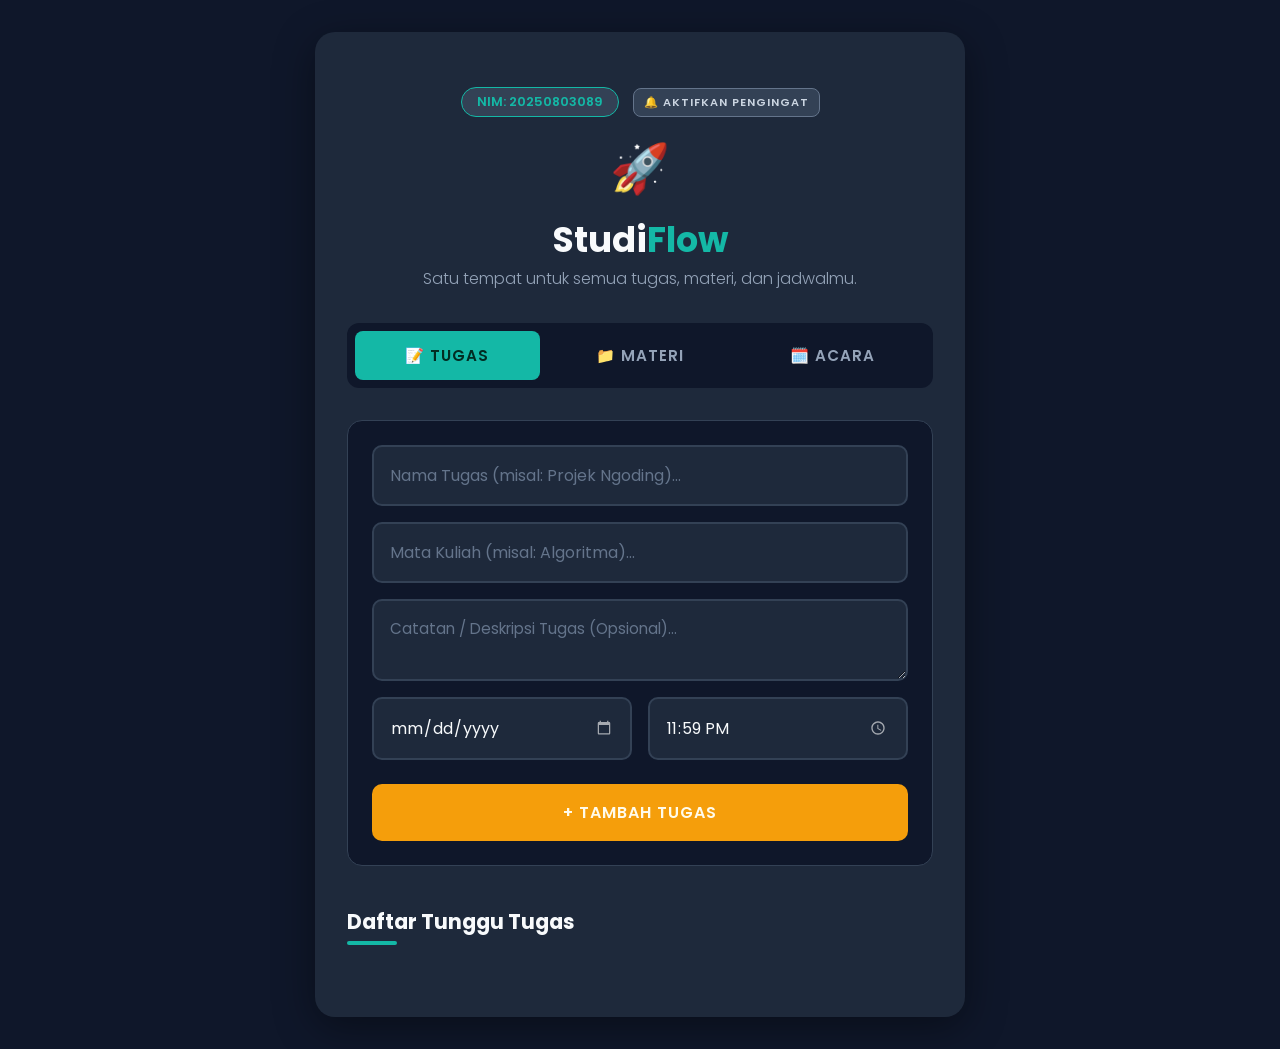
==== index.html @ 0b444595 "Add files via upload" ====
<!DOCTYPE html>
<html lang="id">
<head>
    <meta charset="UTF-8">
    <meta name="viewport" content="width=device-width, initial-scale=1.0">
    <title>StudiFlow - Dashboard Mahasiswa</title>
    <link href="https://fonts.googleapis.com/css2?family=Poppins:wght@300;400;600;700&display=swap" rel="stylesheet">
    <link rel="stylesheet" href="style.css">
</head>
<body>
    <div class="container">
        <header>
            <div class="user-badge">NIM: 20250803089</div>
            <button id="notif-btn" onclick="requestNotifPermission()" style="padding: 5px 10px; font-size: 0.7rem; background: #334155; margin-left: 10px; border-radius: 8px; border: 1px solid #64748b; color: #cbd5e1; cursor: pointer;">
                🔔 Aktifkan Pengingat
            </button>
            <div class="logo-icon">🚀</div>
            <h1>Studi<span>Flow</span></h1>
            <p>Satu tempat untuk semua tugas, materi, dan jadwalmu.</p>
        </header>

        <nav class="menu-bar">
            <button class="tab-btn active" onclick="switchTab('tugas', this)">📝 Tugas</button>
            <button class="tab-btn" onclick="switchTab('materi', this)">📁 Materi</button>
            <button class="tab-btn" onclick="switchTab('acara', this)">🗓️ Acara</button>
        </nav>

        <div id="tab-tugas" class="tab-content active">
            <section class="input-section">
                <input type="text" id="taskName" placeholder="Nama Tugas (misal: Projek Ngoding)..." required>
                <input type="text" id="courseName" placeholder="Mata Kuliah (misal: Algoritma)..." required>
                <textarea id="taskDesc" rows="2" placeholder="Catatan / Deskripsi Tugas (Opsional)..."></textarea>
                <div class="datetime-group">
                    <input type="date" id="deadlineDate" required>
                    <input type="time" id="deadlineTime" required value="23:59">
                </div>
                <button onclick="addTask()">+ Tambah Tugas</button>
            </section>
            <section class="list-section">
                <h2>Daftar Tunggu Tugas</h2>
                <ul id="taskList"></ul>
            </section>
        </div>

        <div id="tab-materi" class="tab-content">
            <section class="input-section">
                <input type="text" id="matCourse" placeholder="Mata Kuliah (misal: Pemrograman C++)..." required>
                <input type="text" id="matName" placeholder="Nama Judul Materi..." required>
                
                <div class="datetime-group">
                    <select id="matType">
                        <option value="PDF">📄 PDF</option>
                        <option value="PPT">📊 PPT / Slide</option>
                        <option value="DOC">📝 Word / Doc</option>
                        <option value="Lainnya">📦 Lainnya</option>
                    </select>
                    
                    <select id="matSourceType" onchange="toggleMatInput()">
                        <option value="link">🔗 Link Web / Drive</option>
                        <option value="file">📁 Upload File (Pilih PDF/Doc)</option>
                    </select>
                </div>

                <textarea id="matDesc" rows="2" placeholder="Deskripsi singkat materi ini (Opsional)..."></textarea>
                
                <input type="text" id="matLink" placeholder="Tempel Link Google Drive / Web di sini..." required>
                <input type="file" id="matFile" class="file-input" accept=".pdf,.ppt,.pptx,.doc,.docx" style="display: none;">
                
                <button onclick="addMaterial()" style="background-color: #14b8a6;">☁️ Simpan Materi</button>
            </section>
            
            <section class="list-section">
                <div class="list-header">
                    <h2>Arsip Materi Kuliah</h2>
                    <select id="filterCourse" onchange="renderMaterials()">
                        <option value="Semua">Tampilkan Semua Matkul</option>
                    </select>
                </div>
                <ul id="materialList"></ul>
            </section>
        </div>

        <div id="tab-acara" class="tab-content">
            <section class="input-section">
                <input type="text" id="eventName" placeholder="Nama Acara (misal: Kerja Kelompok)..." required>
                <input type="text" id="eventLocation" placeholder="Lokasi (misal: Perpus / Zoom)..." required>
                <textarea id="eventDesc" rows="2" placeholder="Catatan acara misal 'bawa buku' (Opsional)..."></textarea>
                <div class="datetime-group">
                    <input type="date" id="eventDate" required>
                    <input type="time" id="eventTime" required>
                </div>
                <button onclick="addEvent()" style="background-color: #8b5cf6;">+ Tambah Jadwal</button>
            </section>
            <section class="list-section">
                <h2>Jadwal Mendatang</h2>
                <ul id="eventList"></ul>
            </section>
        </div>

    </div>

    <!-- Toast Notification Container -->
    <div id="toast-container"></div>

    <script src="script.js"></script>
</body>
</html>
---- style.css ----
* {
    margin: 0;
    padding: 0;
    box-sizing: border-box;
    font-family: 'Poppins', sans-serif;
}

body {
    background-color: #0f172a;
    color: #cbd5e1;
    display: flex;
    justify-content: center;
    padding: 2rem 1rem;
    min-height: 100vh;
}

.container {
    background: #1e293b;
    width: 100%;
    max-width: 650px;
    padding: 3rem 2rem;
    border-radius: 20px;
    box-shadow: 0 10px 40px rgba(0, 0, 0, 0.4);
}

header {
    text-align: center;
    margin-bottom: 2rem;
}

.user-badge {
    background: #334155;
    color: #14b8a6;
    display: inline-block;
    padding: 5px 15px;
    border-radius: 20px;
    font-size: 0.8rem;
    font-weight: 600;
    margin-bottom: 1rem;
    border: 1px solid #14b8a6;
}

.logo-icon {
    font-size: 3rem;
    margin-bottom: 0.5rem;
}

header h1 {
    color: #f8fafc;
    font-size: 2.2rem;
    font-weight: 700;
}

header h1 span {
    color: #14b8a6;
}

header p {
    color: #94a3b8;
    font-size: 1rem;
    font-weight: 300;
}

.menu-bar {
    display: flex;
    gap: 0.5rem;
    margin-bottom: 2rem;
    background-color: #0f172a;
    padding: 0.5rem;
    border-radius: 12px;
}

.tab-btn {
    flex: 1;
    padding: 0.8rem;
    background: transparent;
    color: #94a3b8;
    border: none;
    border-radius: 8px;
    font-weight: 600;
    cursor: pointer;
    transition: all 0.3s ease;
    font-size: 0.95rem;
    margin-top: 0;
}

.tab-btn:hover {
    background: #334155;
    color: #f8fafc;
}

.tab-btn.active {
    background: #14b8a6;
    color: #022c22;
}

.tab-content {
    display: none;
    animation: fadeIn 0.4s ease;
}

.tab-content.active {
    display: block;
}

@keyframes fadeIn {
    from {
        opacity: 0;
        transform: translateY(10px);
    }

    to {
        opacity: 1;
        transform: translateY(0);
    }
}

.input-section {
    display: flex;
    flex-direction: column;
    gap: 1rem;
    margin-bottom: 2.5rem;
    padding: 1.5rem;
    background-color: #0f172a;
    border-radius: 15px;
    border: 1px solid #334155;
}

.datetime-group {
    display: flex;
    gap: 1rem;
}

.datetime-group input,
.datetime-group select {
    flex: 1;
}

input,
select,
textarea {
    padding: 1rem;
    background-color: #1e293b;
    border: 2px solid #334155;
    border-radius: 10px;
    font-size: 1rem;
    color: #f8fafc;
    transition: all 0.3s ease;
    width: 100%;
}

input::placeholder,
textarea::placeholder {
    color: #64748b;
}

input:focus,
select:focus,
textarea:focus {
    outline: none;
    border-color: #14b8a6;
    box-shadow: 0 0 12px rgba(20, 184, 166, 0.2);
}

textarea {
    resize: vertical;
    min-height: 60px;
    font-size: 0.95rem;
}

::-webkit-calendar-picker-indicator {
    filter: invert(1);
    opacity: 0.6;
    cursor: pointer;
}

::-webkit-calendar-picker-indicator:hover {
    opacity: 1;
}

.file-input {
    padding: 0.8rem;
    background-color: #1e293b;
    border: 2px dashed #38bdf8;
    border-radius: 10px;
    color: #f8fafc;
    cursor: pointer;
}

.file-input::file-selector-button {
    background-color: #38bdf8;
    color: #0f172a;
    border: none;
    padding: 0.5rem 1rem;
    border-radius: 6px;
    font-weight: 600;
    margin-right: 1rem;
    cursor: pointer;
    transition: background 0.3s;
}

.file-input::file-selector-button:hover {
    background-color: #0284c7;
    color: white;
}

button {
    padding: 1rem;
    background-color: #f59e0b;
    color: #fffbeb;
    border: none;
    border-radius: 10px;
    font-size: 1rem;
    cursor: pointer;
    font-weight: 600;
    text-transform: uppercase;
    letter-spacing: 1px;
    transition: all 0.3s ease;
    margin-top: 0.5rem;
}

button:hover {
    background-color: #d97706;
    transform: translateY(-2px);
    box-shadow: 0 5px 15px rgba(245, 158, 11, 0.3);
}

.list-header {
    display: flex;
    justify-content: space-between;
    align-items: center;
    margin-bottom: 1.5rem;
}

.list-header h2 {
    margin-bottom: 0;
    font-size: 1.3rem;
    color: #f8fafc;
    position: relative;
    padding-bottom: 0.5rem;
}

.list-header h2::after {
    content: '';
    position: absolute;
    left: 0;
    bottom: 0;
    width: 50px;
    height: 4px;
    background-color: #14b8a6;
    border-radius: 2px;
}

#filterCourse {
    padding: 0.5rem;
    font-size: 0.8rem;
    background: #0f172a;
    border: 1px solid #334155;
    color: #f8fafc;
    border-radius: 8px;
    width: auto;
}

.list-section h2 {
    font-size: 1.3rem;
    margin-bottom: 1.5rem;
    color: #f8fafc;
    position: relative;
    padding-bottom: 0.5rem;
}

.list-section h2::after {
    content: '';
    position: absolute;
    left: 0;
    bottom: 0;
    width: 50px;
    height: 4px;
    background-color: #14b8a6;
    border-radius: 2px;
}

ul {
    list-style-type: none;
}

li {
    background: #334155;
    margin-bottom: 1rem;
    padding: 1.2rem;
    border-radius: 12px;
    border-left: 6px solid #14b8a6;
    display: flex;
    justify-content: space-between;
    align-items: flex-start;
    flex-wrap: wrap;
    transition: all 0.3s ease;
}

li:hover {
    transform: translateX(5px);
}

li.materi-item {
    border-left-color: #3b82f6;
}

li.acara-item {
    border-left-color: #8b5cf6;
}

.info {
    flex: 1;
    padding-right: 1rem;
    width: 100%;
}

.info h3 {
    font-size: 1.1rem;
    color: #f8fafc;
    font-weight: 600;
}

.info p {
    font-size: 0.9rem;
    color: #94a3b8;
    margin-top: 0.3rem;
}

.info a {
    color: #38bdf8;
    text-decoration: none;
    font-weight: 600;
}

.info a:hover {
    text-decoration: underline;
}

.desc-box {
    background-color: #1e293b;
    color: #cbd5e1;
    font-size: 0.85rem;
    padding: 0.6rem 0.8rem;
    border-radius: 6px;
    margin-top: 0.8rem;
    border-left: 3px solid #64748b;
    font-style: italic;
    word-break: break-word;
}

.badge {
    display: inline-block;
    margin-top: 0.6rem;
    margin-bottom: 0.3rem;
    padding: 0.3rem 0.6rem;
    border-radius: 20px;
    font-size: 0.8rem;
    font-weight: 600;
}

.badge.safe {
    background: #34d399;
    color: #022c22;
}

.badge.urgent {
    background: #fde047;
    color: #422006;
}

.badge.overdue {
    background: #fca5a5;
    color: #450a0a;
}

.delete-btn {
    background-color: #ef4444;
    color: white;
    padding: 0.5rem 1rem;
    font-size: 0.85rem;
    border-radius: 8px;
    margin-left: 1rem;
    margin-top: 0;
    text-transform: none;
    letter-spacing: 0;
    align-self: center;
}

.delete-btn:hover {
    background-color: #dc2626;
    box-shadow: 0 4px 10px rgba(239, 68, 68, 0.3);
}

@media (max-width: 500px) {
    .datetime-group {
        flex-direction: column;
        gap: 1rem;
    }

    li {
        flex-direction: column;
        gap: 1rem;
    }

    .delete-btn {
        margin-left: 0;
        width: 100%;
    }
}

/* Toast Notification Styles */
#toast-container {
    position: fixed;
    bottom: 20px;
    right: 20px;
    display: flex;
    flex-direction: column;
    gap: 10px;
    z-index: 9999;
}

.toast {
    background-color: #334155;
    color: #f8fafc;
    padding: 12px 20px;
    border-radius: 8px;
    box-shadow: 0 4px 12px rgba(0, 0, 0, 0.3);
    font-size: 0.9rem;
    display: flex;
    align-items: center;
    border-left: 4px solid #14b8a6;
    animation: slideInRight 0.3s ease, fadeOut 0.3s ease 2.7s forwards;
    opacity: 1;
}

.toast.error {
    border-left-color: #ef4444;
}

.toast.success {
    border-left-color: #10b981;
}

@keyframes slideInRight {
    from {
        transform: translateX(100%);
        opacity: 0;
    }

    to {
        transform: translateX(0);
        opacity: 1;
    }
}

@keyframes fadeOut {
    to {
        opacity: 0;
        visibility: hidden;
    }
}
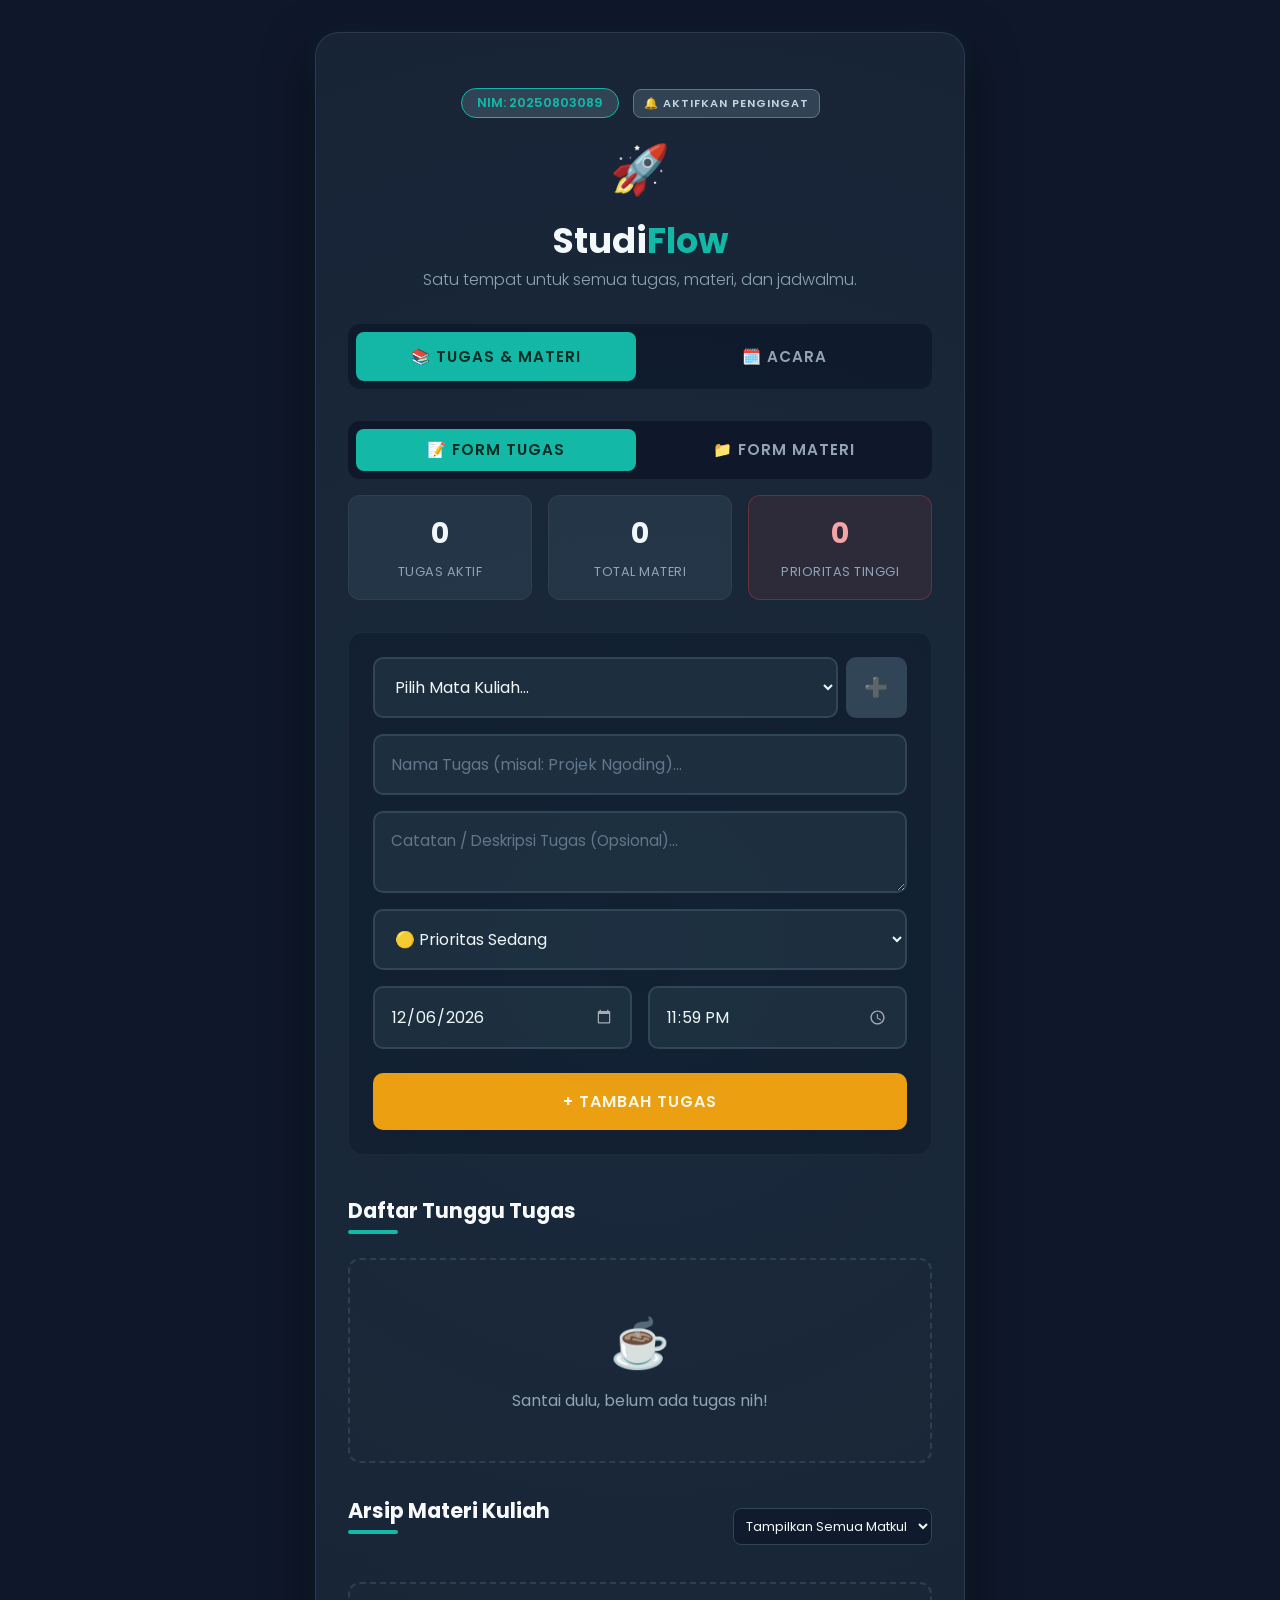
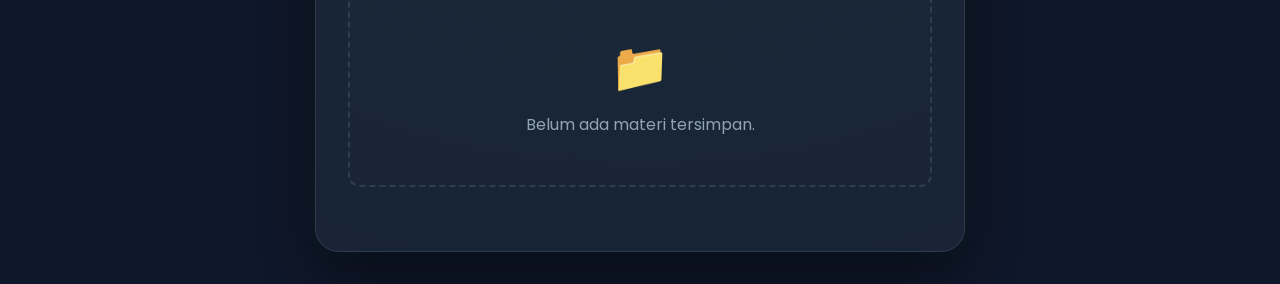
==== commit bae00dd0: "Add files via upload" ====
--- a/index.html
+++ b/index.html
@@ -1,17 +1,23 @@
 <!DOCTYPE html>
 <html lang="id">
+
 <head>
     <meta charset="UTF-8">
     <meta name="viewport" content="width=device-width, initial-scale=1.0">
     <title>StudiFlow - Dashboard Mahasiswa</title>
     <link href="https://fonts.googleapis.com/css2?family=Poppins:wght@300;400;600;700&display=swap" rel="stylesheet">
     <link rel="stylesheet" href="style.css">
+    <link rel="manifest" href="manifest.json">
+    <meta name="theme-color" content="#14b8a6">
+    <link rel="icon" href="icon-512.png">
 </head>
+
 <body>
     <div class="container">
         <header>
             <div class="user-badge">NIM: 20250803089</div>
-            <button id="notif-btn" onclick="requestNotifPermission()" style="padding: 5px 10px; font-size: 0.7rem; background: #334155; margin-left: 10px; border-radius: 8px; border: 1px solid #64748b; color: #cbd5e1; cursor: pointer;">
+            <button id="notif-btn" onclick="requestNotifPermission()"
+                style="padding: 5px 10px; font-size: 0.7rem; background: #334155; margin-left: 10px; border-radius: 8px; border: 1px solid #64748b; color: #cbd5e1; cursor: pointer;">
                 🔔 Aktifkan Pengingat
             </button>
             <div class="logo-icon">🚀</div>
@@ -20,33 +26,69 @@
         </header>
 
         <nav class="menu-bar">
-            <button class="tab-btn active" onclick="switchTab('tugas', this)">📝 Tugas</button>
-            <button class="tab-btn" onclick="switchTab('materi', this)">📁 Materi</button>
+            <button class="tab-btn active" onclick="switchTab('akademik', this)">📚 Tugas & Materi</button>
             <button class="tab-btn" onclick="switchTab('acara', this)">🗓️ Acara</button>
         </nav>
 
-        <div id="tab-tugas" class="tab-content active">
-            <section class="input-section">
+        <div id="tab-akademik" class="tab-content active">
+            <!-- Form Toggle -->
+            <div class="form-toggle-row">
+                <button class="tab-btn active" onclick="changeAkademikForm('tugas', this)">📝 Form Tugas</button>
+                <button class="tab-btn" onclick="changeAkademikForm('materi', this)">📁 Form Materi</button>
+            </div>
+
+            <!-- Quick Stats -->
+            <div class="stats-container">
+                <div class="stat-card">
+                    <span class="stat-num" id="stat-tugas">0</span>
+                    <span class="stat-label">Tugas Aktif</span>
+                </div>
+                <div class="stat-card">
+                    <span class="stat-num" id="stat-materi">0</span>
+                    <span class="stat-label">Total Materi</span>
+                </div>
+                <div class="stat-card urgent-stat">
+                    <span class="stat-num" id="stat-urgent">0</span>
+                    <span class="stat-label">Prioritas Tinggi</span>
+                </div>
+            </div>
+
+            <!-- Form Tugas -->
+            <section class="input-section" id="form-tugas">
+                <div class="input-group-row">
+                    <select id="courseName" required>
+                        <option value="" disabled selected>Pilih Mata Kuliah...</option>
+                    </select>
+                    <button type="button" class="icon-btn" onclick="promptAddCourse()"
+                        title="Tambah Matkul Baru">➕</button>
+                </div>
                 <input type="text" id="taskName" placeholder="Nama Tugas (misal: Projek Ngoding)..." required>
-                <input type="text" id="courseName" placeholder="Mata Kuliah (misal: Algoritma)..." required>
                 <textarea id="taskDesc" rows="2" placeholder="Catatan / Deskripsi Tugas (Opsional)..."></textarea>
+                <div class="datetime-group">
+                    <select id="taskPriority" required>
+                        <option value="rendah">🟢 Prioritas Rendah</option>
+                        <option value="sedang" selected>🟡 Prioritas Sedang</option>
+                        <option value="tinggi">🔴 Prioritas Tinggi</option>
+                    </select>
+                </div>
                 <div class="datetime-group">
                     <input type="date" id="deadlineDate" required>
                     <input type="time" id="deadlineTime" required value="23:59">
                 </div>
                 <button onclick="addTask()">+ Tambah Tugas</button>
             </section>
-            <section class="list-section">
-                <h2>Daftar Tunggu Tugas</h2>
-                <ul id="taskList"></ul>
-            </section>
-        </div>
 
-        <div id="tab-materi" class="tab-content">
-            <section class="input-section">
-                <input type="text" id="matCourse" placeholder="Mata Kuliah (misal: Pemrograman C++)..." required>
+            <!-- Form Materi -->
+            <section class="input-section" id="form-materi" style="display: none;">
+                <div class="input-group-row">
+                    <select id="matCourse" required>
+                        <option value="" disabled selected>Pilih Mata Kuliah...</option>
+                    </select>
+                    <button type="button" class="icon-btn" onclick="promptAddCourse()"
+                        title="Tambah Matkul Baru">➕</button>
+                </div>
                 <input type="text" id="matName" placeholder="Nama Judul Materi..." required>
-                
+
                 <div class="datetime-group">
                     <select id="matType">
                         <option value="PDF">📄 PDF</option>
@@ -54,7 +96,7 @@
                         <option value="DOC">📝 Word / Doc</option>
                         <option value="Lainnya">📦 Lainnya</option>
                     </select>
-                    
+
                     <select id="matSourceType" onchange="toggleMatInput()">
                         <option value="link">🔗 Link Web / Drive</option>
                         <option value="file">📁 Upload File (Pilih PDF/Doc)</option>
@@ -62,15 +104,20 @@
                 </div>
 
                 <textarea id="matDesc" rows="2" placeholder="Deskripsi singkat materi ini (Opsional)..."></textarea>
-                
+
                 <input type="text" id="matLink" placeholder="Tempel Link Google Drive / Web di sini..." required>
-                <input type="file" id="matFile" class="file-input" accept=".pdf,.ppt,.pptx,.doc,.docx" style="display: none;">
-                
+                <input type="file" id="matFile" class="file-input" accept=".pdf,.ppt,.pptx,.doc,.docx"
+                    style="display: none;">
+
                 <button onclick="addMaterial()" style="background-color: #14b8a6;">☁️ Simpan Materi</button>
             </section>
-            
+
+            <!-- Lists -->
             <section class="list-section">
-                <div class="list-header">
+                <h2>Daftar Tunggu Tugas</h2>
+                <ul id="taskList"></ul>
+
+                <div class="list-header" style="margin-top: 2rem;">
                     <h2>Arsip Materi Kuliah</h2>
                     <select id="filterCourse" onchange="renderMaterials()">
                         <option value="Semua">Tampilkan Semua Matkul</option>
@@ -84,7 +131,8 @@
             <section class="input-section">
                 <input type="text" id="eventName" placeholder="Nama Acara (misal: Kerja Kelompok)..." required>
                 <input type="text" id="eventLocation" placeholder="Lokasi (misal: Perpus / Zoom)..." required>
-                <textarea id="eventDesc" rows="2" placeholder="Catatan acara misal 'bawa buku' (Opsional)..."></textarea>
+                <textarea id="eventDesc" rows="2"
+                    placeholder="Catatan acara misal 'bawa buku' (Opsional)..."></textarea>
                 <div class="datetime-group">
                     <input type="date" id="eventDate" required>
                     <input type="time" id="eventTime" required>
@@ -104,4 +152,5 @@
 
     <script src="script.js"></script>
 </body>
+
 </html>
--- a/style.css
+++ b/style.css
@@ -15,12 +15,28 @@
 }
 
 .container {
-    background: #1e293b;
+    background: rgba(30, 41, 59, 0.7);
+    backdrop-filter: blur(16px);
+    -webkit-backdrop-filter: blur(16px);
     width: 100%;
     max-width: 650px;
     padding: 3rem 2rem;
-    border-radius: 20px;
-    box-shadow: 0 10px 40px rgba(0, 0, 0, 0.4);
+    border-radius: 24px;
+    box-shadow: 0 20px 50px rgba(0, 0, 0, 0.5), 0 0 20px rgba(20, 184, 166, 0.1);
+    border: 1px solid rgba(255, 255, 255, 0.1);
+    position: relative;
+    overflow: hidden;
+}
+
+.container::before {
+    content: '';
+    position: absolute;
+    top: -50%;
+    left: -50%;
+    width: 200%;
+    height: 200%;
+    background: radial-gradient(circle, rgba(20, 184, 166, 0.05) 0%, transparent 70%);
+    pointer-events: none;
 }
 
 header {
@@ -94,25 +110,65 @@
     color: #022c22;
 }
 
+.form-toggle-row {
+    display: flex;
+    gap: 0.5rem;
+    margin-bottom: 1rem;
+    background: #0f172a;
+    padding: 0.5rem;
+    border-radius: 12px;
+    position: relative;
+    z-index: 100;
+    /* Pastikan di atas elemen lain */
+}
+
+.form-toggle-row .tab-btn {
+    flex: 1;
+    margin: 0;
+    padding: 0.6rem;
+}
+
 .tab-content {
     display: none;
-    animation: fadeIn 0.4s ease;
+    animation: slideUpFade 0.5s cubic-bezier(0.4, 0, 0.2, 1);
 }
 
 .tab-content.active {
     display: block;
 }
 
-@keyframes fadeIn {
+@keyframes slideUpFade {
     from {
         opacity: 0;
-        transform: translateY(10px);
+        transform: translateY(20px);
     }
 
     to {
         opacity: 1;
         transform: translateY(0);
     }
+}
+
+@keyframes newItemPop {
+    0% {
+        transform: scale(0.9);
+        opacity: 0;
+        background: rgba(20, 184, 166, 0.2);
+    }
+
+    50% {
+        transform: scale(1.02);
+    }
+
+    100% {
+        transform: scale(1);
+        opacity: 1;
+        background: #334155;
+    }
+}
+
+.new-item-anim {
+    animation: newItemPop 0.6s cubic-bezier(0.34, 1.56, 0.64, 1) forwards;
 }
 
 .input-section {
@@ -121,9 +177,78 @@
     gap: 1rem;
     margin-bottom: 2.5rem;
     padding: 1.5rem;
-    background-color: #0f172a;
+    background-color: rgba(15, 23, 42, 0.6);
     border-radius: 15px;
-    border: 1px solid #334155;
+    border: 1px solid rgba(255, 255, 255, 0.05);
+}
+
+/* Quick Stats */
+.stats-container {
+    display: flex;
+    gap: 1rem;
+    margin-bottom: 2rem;
+}
+
+.stat-card {
+    flex: 1;
+    background: rgba(51, 65, 85, 0.5);
+    border: 1px solid rgba(255, 255, 255, 0.05);
+    border-radius: 12px;
+    padding: 1rem;
+    text-align: center;
+    transition: all 0.3s ease;
+}
+
+.stat-card:hover {
+    background: rgba(51, 65, 85, 0.8);
+    transform: translateY(-2px);
+}
+
+.urgent-stat {
+    border-color: rgba(239, 68, 68, 0.3);
+    background: rgba(239, 68, 68, 0.1);
+}
+
+.stat-num {
+    display: block;
+    font-size: 1.8rem;
+    font-weight: 700;
+    color: #f8fafc;
+    margin-bottom: 0.2rem;
+}
+
+.urgent-stat .stat-num {
+    color: #fca5a5;
+}
+
+.stat-label {
+    font-size: 0.8rem;
+    color: #94a3b8;
+    text-transform: uppercase;
+    letter-spacing: 0.5px;
+}
+
+/* Empty State */
+.empty-state {
+    text-align: center;
+    padding: 3rem 1rem;
+    background: rgba(30, 41, 59, 0.3);
+    border-radius: 12px;
+    border: 2px dashed rgba(100, 116, 139, 0.3);
+    color: #94a3b8;
+    margin-bottom: 1rem;
+    transition: all 0.3s ease;
+}
+
+.empty-state:hover {
+    border-color: rgba(20, 184, 166, 0.5);
+    background: rgba(30, 41, 59, 0.6);
+}
+
+.empty-state span {
+    display: block;
+    font-size: 3rem;
+    margin-bottom: 0.5rem;
 }
 
 .datetime-group {
@@ -134,6 +259,38 @@
 .datetime-group input,
 .datetime-group select {
     flex: 1;
+}
+
+.input-group-row {
+    display: flex;
+    gap: 0.5rem;
+    align-items: stretch;
+}
+
+.input-group-row select {
+    flex: 1;
+}
+
+.icon-btn {
+    background-color: #334155;
+    color: #f8fafc;
+    border: 2px solid #334155;
+    padding: 0 1rem;
+    border-radius: 10px;
+    cursor: pointer;
+    margin-top: 0;
+    transition: all 0.3s ease;
+    display: flex;
+    align-items: center;
+    justify-content: center;
+    font-size: 1.2rem;
+}
+
+.icon-btn:hover {
+    background-color: #14b8a6;
+    border-color: #14b8a6;
+    transform: translateY(-2px);
+    box-shadow: 0 5px 15px rgba(20, 184, 166, 0.3);
 }
 
 input,
@@ -298,7 +455,24 @@
 }
 
 li:hover {
-    transform: translateX(5px);
+    transform: translateX(8px);
+    background: #3d4b5f;
+    box-shadow: 0 10px 20px rgba(0, 0, 0, 0.2);
+}
+
+li.new-added {
+    border-left-width: 10px;
+    animation: highlightPulse 2s ease;
+}
+
+@keyframes highlightPulse {
+    0% {
+        border-left-color: #f8fafc;
+    }
+
+    100% {
+        border-left-color: inherit;
+    }
 }
 
 li.materi-item {
@@ -307,6 +481,19 @@
 
 li.acara-item {
     border-left-color: #8b5cf6;
+}
+
+/* Priority Colors */
+li.priority-tinggi {
+    border-left-color: #ef4444;
+}
+
+li.priority-sedang {
+    border-left-color: #f59e0b;
+}
+
+li.priority-rendah {
+    border-left-color: #10b981;
 }
 
 .info {
